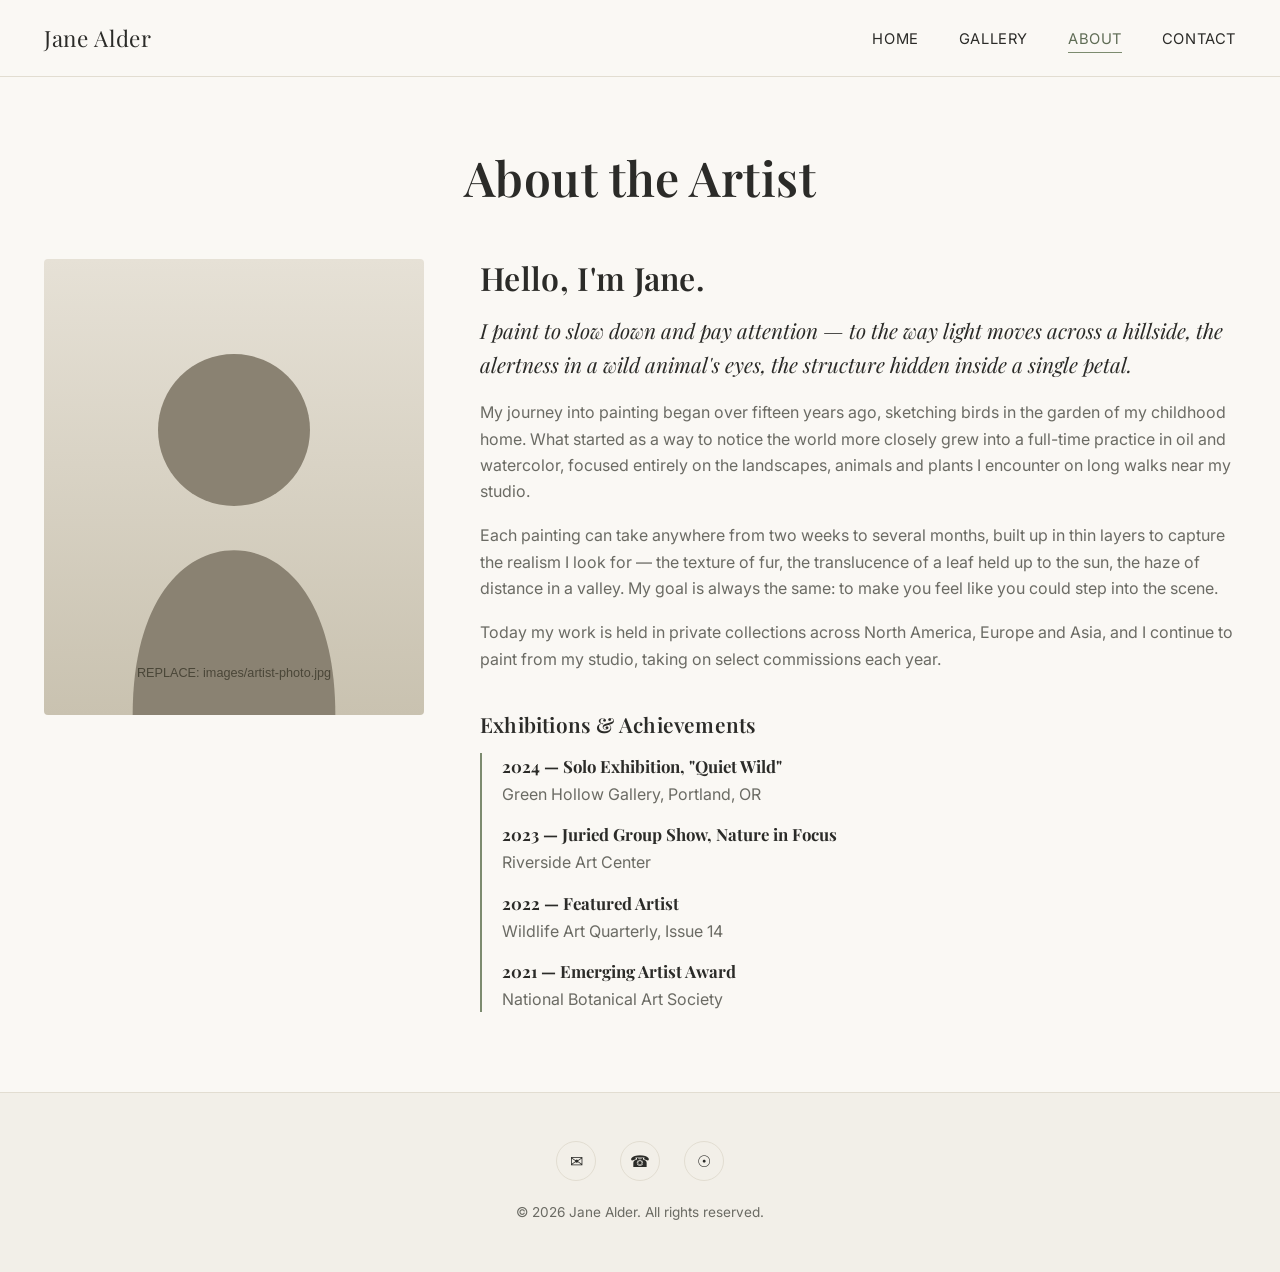
==== about.html @ e28ce2e9 "first commit" ====
<!DOCTYPE html>
<html lang="en">
<head>
  <meta charset="UTF-8">
  <meta name="viewport" content="width=device-width, initial-scale=1.0">

  <title>About | Jane Alder</title>
  <meta name="description" content="Learn about Jane Alder, a professional nature and wildlife painter, her artistic journey, and her exhibitions.">

  <meta property="og:type" content="website">
  <meta property="og:title" content="About | Jane Alder">
  <meta property="og:description" content="Learn about Jane Alder, a professional nature and wildlife painter, her artistic journey, and her exhibitions.">
  <meta property="og:image" content="images/artist-photo.svg">
  <meta property="og:url" content="https://yourusername.github.io/paintings-portfolio/about.html">

  <link rel="preconnect" href="https://fonts.googleapis.com">
  <link rel="preconnect" href="https://fonts.gstatic.com" crossorigin>
  <link href="https://fonts.googleapis.com/css2?family=Playfair+Display:wght@500;600;700&family=Inter:wght@300;400;500;600&display=swap" rel="stylesheet">

  <link rel="stylesheet" href="css/style.css">
</head>
<body>

  <header class="site-header">
    <nav class="navbar">
      <a href="index.html" class="nav-logo" id="site-name">Jane Alder</a>
      <button class="nav-toggle" aria-label="Toggle navigation menu">
        <span></span><span></span><span></span>
      </button>
      <ul class="nav-links">
        <li><a href="index.html">Home</a></li>
        <li><a href="gallery.html">Gallery</a></li>
        <li><a href="about.html" class="active">About</a></li>
        <li><a href="contact.html">Contact</a></li>
      </ul>
    </nav>
  </header>

  <main>
    <section class="page-header">
      <div class="container">
        <h1>About the Artist</h1>
      </div>
    </section>

    <section class="section" style="padding-top: 0;">
      <div class="container about-grid">
        <div class="about-photo">
          <!-- Fallback photo — real value comes from "artistPhoto" in data/artist.json -->
          <img id="about-photo" src="images/artist-photo.svg" alt="Portrait of the artist, Jane Alder, in her studio">
        </div>

        <div class="about-text">
          <!-- Fallback greeting — real value is generated from "name" in data/artist.json -->
          <h2 id="about-greeting">Hello, I'm Jane.</h2>

          <!-- Fallback bio paragraphs below, overridden by the "bio" array in data/artist.json -->
          <div id="about-bio">
            <p>
              I paint to slow down and pay attention &mdash; to the way light moves across a hillside,
              the alertness in a wild animal's eyes, the structure hidden inside a single petal.
            </p>
            <p>
              My journey into painting began over fifteen years ago, sketching birds in the garden of my
              childhood home. What started as a way to notice the world more closely grew into a full-time
              practice in oil and watercolor, focused entirely on the landscapes, animals and plants I
              encounter on long walks near my studio.
            </p>
            <p>
              Each painting can take anywhere from two weeks to several months, built up in thin layers to
              capture the realism I look for &mdash; the texture of fur, the translucence of a leaf held up
              to the sun, the haze of distance in a valley. My goal is always the same: to make you feel like
              you could step into the scene.
            </p>
            <p>
              Today my work is held in private collections across North America, Europe and Asia, and I
              continue to paint from my studio, taking on select commissions each year.
            </p>
          </div>

          <div class="achievements">
            <h3>Exhibitions &amp; Achievements</h3>
            <!-- Fallback list below, overridden by the "achievements" array in data/artist.json -->
            <ul id="about-achievements">
              <li>
                <strong>2024 — Solo Exhibition, "Quiet Wild"</strong>
                Green Hollow Gallery, Portland, OR
              </li>
              <li>
                <strong>2023 — Juried Group Show, Nature in Focus</strong>
                Riverside Art Center
              </li>
              <li>
                <strong>2022 — Featured Artist</strong>
                Wildlife Art Quarterly, Issue 14
              </li>
              <li>
                <strong>2021 — Emerging Artist Award</strong>
                National Botanical Art Society
              </li>
            </ul>
          </div>
        </div>
      </div>
    </section>
  </main>

  <footer class="site-footer">
    <div class="container footer-inner">
      <div class="footer-social">
        <a data-contact="email" href="mailto:hello@janealder.com" aria-label="Email">&#9993;</a>
        <a data-contact="whatsapp" href="https://wa.me/10000000000" target="_blank" rel="noopener" aria-label="WhatsApp">&#9742;</a>
        <a data-contact="instagram" href="https://instagram.com/janealder.art" target="_blank" rel="noopener" aria-label="Instagram">&#9737;</a>
      </div>
      <p class="footer-copy">&copy; <span id="footer-year"></span> <span id="footer-artist-name">Jane Alder</span>. All rights reserved.</p>
    </div>
  </footer>

  <script src="js/script.js"></script>
</body>
</html>
---- css/style.css ----
/* ==========================================================================
   Artist Portfolio — Stylesheet
   Edit the CSS variables below to quickly re-theme the whole site.
   ========================================================================== */

:root {
  /* REPLACE: swap --color-accent for a different nature tone if you like
     (e.g. terracotta: #B5654A) */
  --color-bg: #faf8f4;
  --color-bg-alt: #f2efe8;
  --color-text: #2b2b28;
  --color-text-muted: #6b6b64;
  --color-accent: #7c8b6f;      /* sage green */
  --color-accent-dark: #5f6c55;
  --color-border: #e2ddd1;
  --color-white: #ffffff;

  --font-heading: 'Playfair Display', Georgia, serif;
  --font-body: 'Inter', -apple-system, BlinkMacSystemFont, sans-serif;

  --max-width: 1240px;
  --gap: 1.5rem;
  --radius: 4px;
  --transition: 0.3s ease;

  --nav-height: 76px;
}

/* ---------- Reset ---------- */
*,
*::before,
*::after {
  box-sizing: border-box;
  margin: 0;
  padding: 0;
}

html {
  scroll-behavior: smooth;
}

body {
  font-family: var(--font-body);
  background-color: var(--color-bg);
  color: var(--color-text);
  line-height: 1.65;
  -webkit-font-smoothing: antialiased;
  overflow-x: hidden;
}

img {
  max-width: 100%;
  display: block;
}

a {
  color: inherit;
  text-decoration: none;
}

ul {
  list-style: none;
}

h1, h2, h3, h4 {
  font-family: var(--font-heading);
  font-weight: 600;
  line-height: 1.2;
  letter-spacing: 0.01em;
}

button {
  font-family: inherit;
  cursor: pointer;
  border: none;
  background: none;
}

input, textarea {
  font-family: inherit;
}

.container {
  max-width: var(--max-width);
  margin: 0 auto;
  padding: 0 1.5rem;
}

.section {
  padding: 5rem 0;
}

.section-alt {
  background-color: var(--color-bg-alt);
}

.section-title {
  font-size: clamp(1.8rem, 3vw, 2.6rem);
  text-align: center;
  margin-bottom: 0.75rem;
}

.section-subtitle {
  text-align: center;
  color: var(--color-text-muted);
  max-width: 560px;
  margin: 0 auto 3rem;
  font-size: 1rem;
}

.btn {
  display: inline-block;
  padding: 0.85rem 2rem;
  border: 1px solid var(--color-accent);
  color: var(--color-accent-dark);
  font-size: 0.9rem;
  letter-spacing: 0.06em;
  text-transform: uppercase;
  border-radius: var(--radius);
  transition: background-color var(--transition), color var(--transition);
}

.btn:hover,
.btn:focus-visible {
  background-color: var(--color-accent);
  color: var(--color-white);
}

.btn-solid {
  background-color: var(--color-accent);
  color: var(--color-white);
}

.btn-solid:hover,
.btn-solid:focus-visible {
  background-color: var(--color-accent-dark);
  border-color: var(--color-accent-dark);
}

/* ---------- Navigation ---------- */
.site-header {
  position: sticky;
  top: 0;
  z-index: 500;
  background-color: rgba(250, 248, 244, 0.92);
  backdrop-filter: blur(6px);
  border-bottom: 1px solid var(--color-border);
}

.navbar {
  height: var(--nav-height);
  display: flex;
  align-items: center;
  justify-content: space-between;
  max-width: var(--max-width);
  margin: 0 auto;
  padding: 0 1.5rem;
}

.nav-logo {
  font-family: var(--font-heading);
  font-size: 1.4rem;
  letter-spacing: 0.03em;
}

.nav-links {
  display: flex;
  gap: 2.5rem;
}

.nav-links a {
  font-size: 0.92rem;
  letter-spacing: 0.04em;
  text-transform: uppercase;
  padding-bottom: 4px;
  border-bottom: 1px solid transparent;
  transition: border-color var(--transition), color var(--transition);
}

.nav-links a:hover,
.nav-links a.active {
  color: var(--color-accent-dark);
  border-bottom-color: var(--color-accent);
}

.nav-toggle {
  display: none;
  flex-direction: column;
  gap: 5px;
  z-index: 600;
}

.nav-toggle span {
  width: 24px;
  height: 2px;
  background-color: var(--color-text);
  transition: transform var(--transition), opacity var(--transition);
}

.nav-toggle.open span:nth-child(1) {
  transform: translateY(7px) rotate(45deg);
}

.nav-toggle.open span:nth-child(2) {
  opacity: 0;
}

.nav-toggle.open span:nth-child(3) {
  transform: translateY(-7px) rotate(-45deg);
}

/* ---------- Hero ---------- */
.hero {
  position: relative;
  height: 92vh;
  min-height: 480px;
  display: flex;
  align-items: center;
  justify-content: center;
  text-align: center;
  color: var(--color-white);
  overflow: hidden;
}

.hero-bg {
  position: absolute;
  inset: 0;
  width: 100%;
  height: 100%;
  object-fit: cover;
}

.hero::after {
  content: '';
  position: absolute;
  inset: 0;
  background: linear-gradient(180deg, rgba(20, 20, 18, 0.25) 0%, rgba(20, 20, 18, 0.55) 100%);
}

.hero-content {
  position: relative;
  z-index: 2;
  padding: 0 1.5rem;
  max-width: 760px;
}

.hero-content h1 {
  font-size: clamp(2.4rem, 6vw, 4.2rem);
  margin-bottom: 1rem;
}

.hero-content p {
  font-size: clamp(1rem, 2vw, 1.25rem);
  font-weight: 300;
  margin-bottom: 2rem;
  letter-spacing: 0.02em;
}

.hero .btn {
  border-color: var(--color-white);
  color: var(--color-white);
}

.hero .btn:hover {
  background-color: var(--color-white);
  color: var(--color-text);
}

/* ---------- Intro ---------- */
.intro {
  max-width: 700px;
  margin: 0 auto;
  text-align: center;
}

.intro p {
  font-size: 1.15rem;
  color: var(--color-text-muted);
}

/* ---------- Featured / Gallery Grid ---------- */
.grid {
  display: grid;
  grid-template-columns: repeat(auto-fit, minmax(280px, 1fr));
  gap: var(--gap);
}

.art-card {
  position: relative;
  overflow: hidden;
  cursor: pointer;
  background-color: var(--color-bg-alt);
  border-radius: var(--radius);
}

.art-card .art-media {
  overflow: hidden;
  aspect-ratio: 4 / 5;
}

.art-card img {
  width: 100%;
  height: 100%;
  object-fit: cover;
  transition: transform 0.5s ease;
}

.art-card:hover img {
  transform: scale(1.06);
}

.art-card .art-info {
  padding: 1rem 0.25rem 0.5rem;
}

.art-card h3 {
  font-size: 1.1rem;
  margin-bottom: 0.2rem;
}

.art-card .art-meta {
  font-size: 0.85rem;
  color: var(--color-text-muted);
  text-transform: capitalize;
}

.art-card .status-badge {
  position: absolute;
  top: 0.75rem;
  right: 0.75rem;
  background-color: rgba(250, 248, 244, 0.92);
  color: var(--color-text);
  font-size: 0.7rem;
  text-transform: uppercase;
  letter-spacing: 0.05em;
  padding: 0.3rem 0.6rem;
  border-radius: var(--radius);
}

.view-all-wrap {
  text-align: center;
  margin-top: 3rem;
}

.data-error {
  grid-column: 1 / -1;
  text-align: center;
  color: var(--color-text-muted);
  padding: 2rem 1.5rem;
  border: 1px dashed var(--color-border);
  border-radius: var(--radius);
  line-height: 1.6;
}

/* ---------- Gallery filters ---------- */
.filter-bar {
  display: flex;
  justify-content: center;
  flex-wrap: wrap;
  gap: 0.75rem;
  margin-bottom: 3rem;
}

.filter-btn {
  padding: 0.55rem 1.4rem;
  border: 1px solid var(--color-border);
  border-radius: 999px;
  font-size: 0.85rem;
  letter-spacing: 0.03em;
  text-transform: uppercase;
  color: var(--color-text-muted);
  transition: all var(--transition);
}

.filter-btn:hover {
  border-color: var(--color-accent);
  color: var(--color-accent-dark);
}

.filter-btn.active {
  background-color: var(--color-accent);
  border-color: var(--color-accent);
  color: var(--color-white);
}

/* ---------- Lightbox ---------- */
.lightbox {
  position: fixed;
  inset: 0;
  z-index: 1000;
  display: none;
  align-items: center;
  justify-content: center;
  background-color: rgba(20, 20, 18, 0.92);
  padding: 2rem 1rem;
}

.lightbox.open {
  display: flex;
}

.lightbox-inner {
  position: relative;
  width: 100%;
  max-width: 1100px;
  max-height: 90vh;
  display: flex;
  flex-direction: column;
  align-items: center;
  gap: 1.25rem;
}

.lightbox-image-wrap {
  width: 100%;
  max-height: 68vh;
  display: flex;
  align-items: center;
  justify-content: center;
}

.lightbox-image-wrap img {
  max-width: 100%;
  max-height: 68vh;
  width: auto;
  object-fit: contain;
  border-radius: var(--radius);
}

.lightbox-caption {
  text-align: center;
  color: var(--color-white);
}

.lightbox-caption h3 {
  font-size: 1.3rem;
  margin-bottom: 0.35rem;
}

.lightbox-caption .art-meta {
  color: #cfcdc4;
  font-size: 0.9rem;
}

.lightbox-close,
.lightbox-prev,
.lightbox-next {
  position: absolute;
  color: var(--color-white);
  font-size: 2rem;
  line-height: 1;
  padding: 0.5rem;
  transition: opacity var(--transition);
}

.lightbox-close:hover,
.lightbox-prev:hover,
.lightbox-next:hover {
  opacity: 0.65;
}

.lightbox-close {
  top: -0.5rem;
  right: -0.25rem;
}

.lightbox-prev {
  left: -0.5rem;
  top: 50%;
  transform: translateY(-50%);
}

.lightbox-next {
  right: -0.5rem;
  top: 50%;
  transform: translateY(-50%);
}

@media (max-width: 640px) {
  .lightbox-prev { left: 0.25rem; }
  .lightbox-next { right: 0.25rem; }
  .lightbox-close { top: 0.5rem; right: 0.5rem; }
}

/* ---------- About page ---------- */
.about-grid {
  display: grid;
  grid-template-columns: 380px 1fr;
  gap: 3.5rem;
  align-items: start;
}

.about-photo img {
  border-radius: var(--radius);
  width: 100%;
}

.about-text h2 {
  font-size: 2rem;
  margin-bottom: 1rem;
}

.about-text p {
  margin-bottom: 1.1rem;
  color: var(--color-text-muted);
}

.about-text p:first-of-type {
  font-family: var(--font-heading);
  font-size: 1.3rem;
  color: var(--color-text);
  font-style: italic;
}

.achievements {
  margin-top: 2.5rem;
}

.achievements h3 {
  font-size: 1.3rem;
  margin-bottom: 1rem;
}

.achievements ul {
  border-left: 2px solid var(--color-accent);
  padding-left: 1.25rem;
  display: flex;
  flex-direction: column;
  gap: 0.9rem;
}

.achievements li {
  color: var(--color-text-muted);
}

.achievements strong {
  color: var(--color-text);
  display: block;
  font-family: var(--font-heading);
  font-size: 1.05rem;
}

/* ---------- Contact page ---------- */
.contact-grid {
  display: grid;
  grid-template-columns: 1fr 1.2fr;
  gap: 3.5rem;
}

.contact-info-list {
  display: flex;
  flex-direction: column;
  gap: 1.25rem;
}

.contact-info-item {
  display: flex;
  align-items: center;
  gap: 1rem;
  padding: 1.25rem;
  background-color: var(--color-bg-alt);
  border-radius: var(--radius);
  transition: transform var(--transition), box-shadow var(--transition);
}

.contact-info-item:hover {
  transform: translateY(-2px);
  box-shadow: 0 8px 24px rgba(0, 0, 0, 0.06);
}

.contact-icon {
  width: 44px;
  height: 44px;
  flex-shrink: 0;
  border-radius: 50%;
  background-color: var(--color-accent);
  color: var(--color-white);
  display: flex;
  align-items: center;
  justify-content: center;
  font-size: 1.2rem;
}

.contact-info-item .label {
  font-size: 0.8rem;
  text-transform: uppercase;
  letter-spacing: 0.04em;
  color: var(--color-text-muted);
}

.contact-info-item .value {
  font-size: 1.02rem;
}

.contact-form {
  display: flex;
  flex-direction: column;
  gap: 1.25rem;
}

.form-group {
  display: flex;
  flex-direction: column;
  gap: 0.4rem;
}

.form-group label {
  font-size: 0.85rem;
  text-transform: uppercase;
  letter-spacing: 0.04em;
  color: var(--color-text-muted);
}

.form-group input,
.form-group textarea {
  padding: 0.85rem 1rem;
  border: 1px solid var(--color-border);
  border-radius: var(--radius);
  background-color: var(--color-white);
  font-size: 1rem;
  color: var(--color-text);
  transition: border-color var(--transition);
}

.form-group input:focus,
.form-group textarea:focus {
  outline: none;
  border-color: var(--color-accent);
}

.form-group textarea {
  resize: vertical;
  min-height: 140px;
}

.form-error {
  font-size: 0.8rem;
  color: #b5473d;
  min-height: 1em;
}

.form-status {
  font-size: 0.95rem;
  min-height: 1.2em;
}

.form-status.success {
  color: var(--color-accent-dark);
}

.form-status.error {
  color: #b5473d;
}

/* ---------- Footer ---------- */
.site-footer {
  border-top: 1px solid var(--color-border);
  padding: 3rem 0;
  background-color: var(--color-bg-alt);
}

.footer-inner {
  display: flex;
  flex-direction: column;
  align-items: center;
  gap: 1.25rem;
  text-align: center;
}

.footer-social {
  display: flex;
  gap: 1.5rem;
}

.footer-social a {
  width: 40px;
  height: 40px;
  border: 1px solid var(--color-border);
  border-radius: 50%;
  display: flex;
  align-items: center;
  justify-content: center;
  transition: background-color var(--transition), color var(--transition), border-color var(--transition);
}

.footer-social a:hover {
  background-color: var(--color-accent);
  border-color: var(--color-accent);
  color: var(--color-white);
}

.footer-copy {
  font-size: 0.85rem;
  color: var(--color-text-muted);
}

/* ---------- Page header (Gallery/About/Contact top banner) ---------- */
.page-header {
  padding: 4.5rem 0 2.5rem;
  text-align: center;
}

.page-header h1 {
  font-size: clamp(2rem, 4vw, 3rem);
  margin-bottom: 0.75rem;
}

.page-header p {
  color: var(--color-text-muted);
  max-width: 560px;
  margin: 0 auto;
}

/* ---------- Responsive ---------- */
@media (max-width: 900px) {
  .about-grid,
  .contact-grid {
    grid-template-columns: 1fr;
  }

  .about-photo {
    max-width: 320px;
    margin: 0 auto;
  }
}

@media (max-width: 768px) {
  .nav-links {
    position: fixed;
    top: var(--nav-height);
    left: 0;
    right: 0;
    background-color: var(--color-bg);
    flex-direction: column;
    align-items: center;
    gap: 0;
    max-height: 0;
    overflow: hidden;
    transition: max-height var(--transition);
    border-bottom: 1px solid var(--color-border);
  }

  .nav-links.open {
    max-height: 320px;
  }

  .nav-links li {
    width: 100%;
    text-align: center;
  }

  .nav-links a {
    display: block;
    padding: 1rem 0;
  }

  .nav-toggle {
    display: flex;
  }

  .section {
    padding: 3.5rem 0;
  }
}

@media (max-width: 480px) {
  .hero-content h1 {
    font-size: 2rem;
  }
}
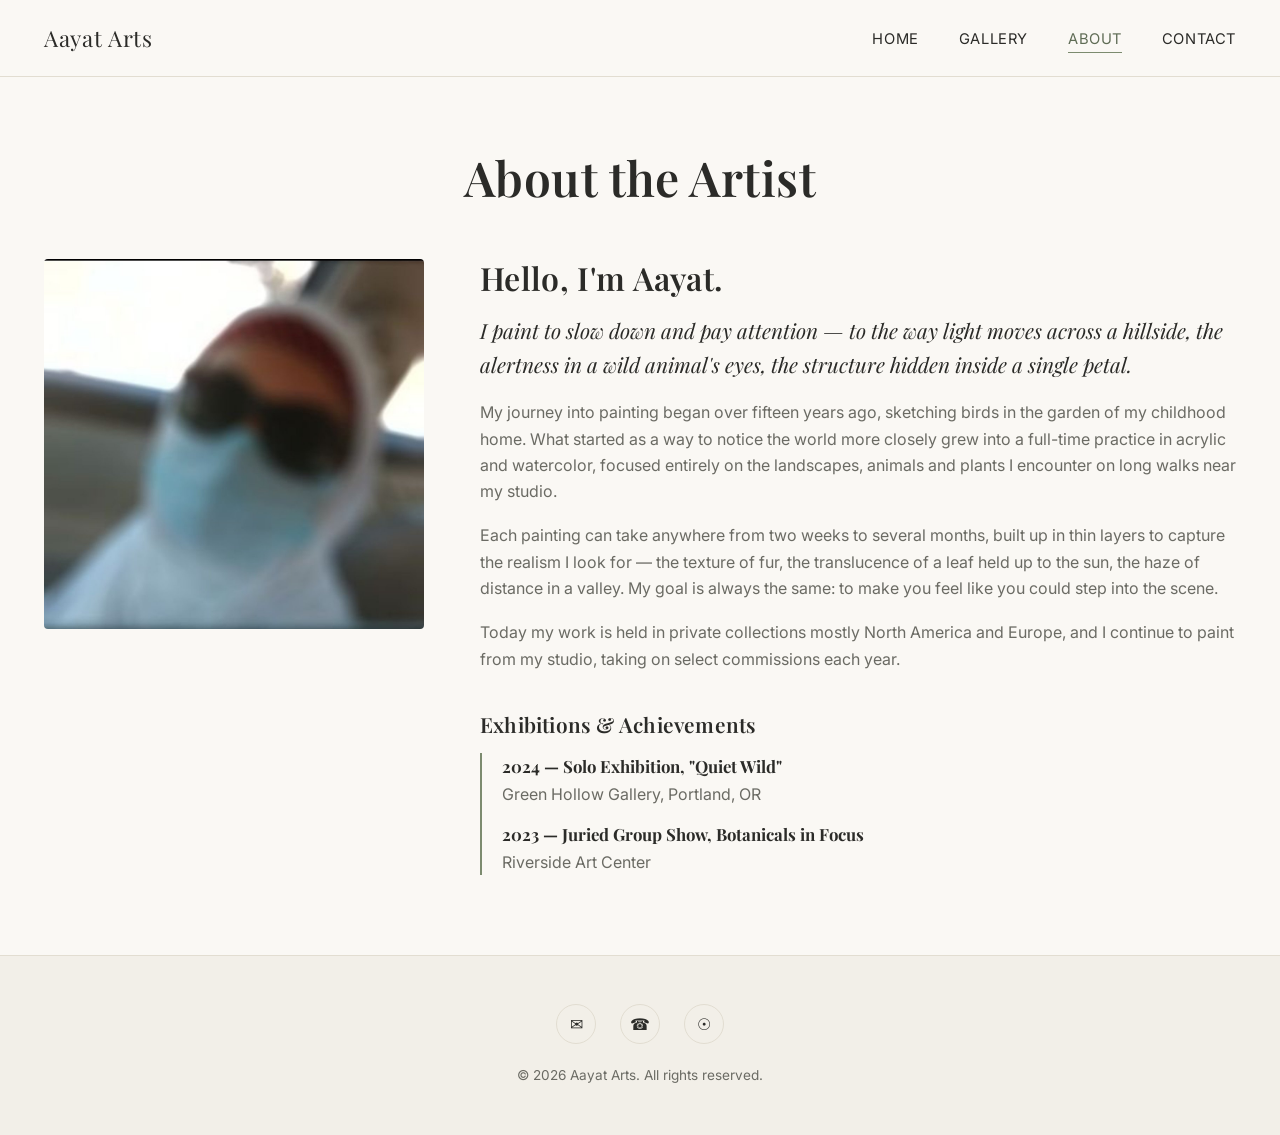
==== commit 8153fd53: "new changes" ====
--- a/about.html
+++ b/about.html
@@ -10,7 +10,7 @@
   <meta property="og:type" content="website">
   <meta property="og:title" content="About | Jane Alder">
   <meta property="og:description" content="Learn about Jane Alder, a professional nature and wildlife painter, her artistic journey, and her exhibitions.">
-  <meta property="og:image" content="images/artist-photo.svg">
+  <meta property="og:image" content="images/artist-photo.jpg">
   <meta property="og:url" content="https://yourusername.github.io/paintings-portfolio/about.html">
 
   <link rel="preconnect" href="https://fonts.googleapis.com">
@@ -47,7 +47,7 @@
       <div class="container about-grid">
         <div class="about-photo">
           <!-- Fallback photo — real value comes from "artistPhoto" in data/artist.json -->
-          <img id="about-photo" src="images/artist-photo.svg" alt="Portrait of the artist, Jane Alder, in her studio">
+          <img id="about-photo" src="images/artist-photo.jpg" alt="Portrait of the artist, Jane Alder, in her studio">
         </div>
 
         <div class="about-text">
--- a/css/style.css
+++ b/css/style.css
@@ -408,11 +408,12 @@
   flex-direction: column;
   align-items: center;
   gap: 1.25rem;
+  overflow-y: auto;
 }
 
 .lightbox-image-wrap {
   width: 100%;
-  max-height: 68vh;
+  max-height: 60vh;
   display: flex;
   align-items: center;
   justify-content: center;
@@ -420,10 +421,50 @@
 
 .lightbox-image-wrap img {
   max-width: 100%;
-  max-height: 68vh;
+  max-height: 60vh;
   width: auto;
   object-fit: contain;
   border-radius: var(--radius);
+}
+
+.lightbox-thumbs {
+  display: flex;
+  gap: 0.6rem;
+  overflow-x: auto;
+  max-width: 100%;
+  padding: 0.1rem;
+}
+
+.lightbox-thumbs:empty {
+  display: none;
+}
+
+.lightbox-thumb {
+  width: 56px;
+  height: 56px;
+  flex-shrink: 0;
+  padding: 0;
+  border-radius: var(--radius);
+  overflow: hidden;
+  border: 2px solid transparent;
+  opacity: 0.6;
+  transition: opacity var(--transition), border-color var(--transition);
+}
+
+.lightbox-thumb img {
+  width: 100%;
+  height: 100%;
+  object-fit: cover;
+  display: block;
+}
+
+.lightbox-thumb:hover {
+  opacity: 0.9;
+}
+
+.lightbox-thumb.active {
+  opacity: 1;
+  border-color: var(--color-white);
 }
 
 .lightbox-caption {
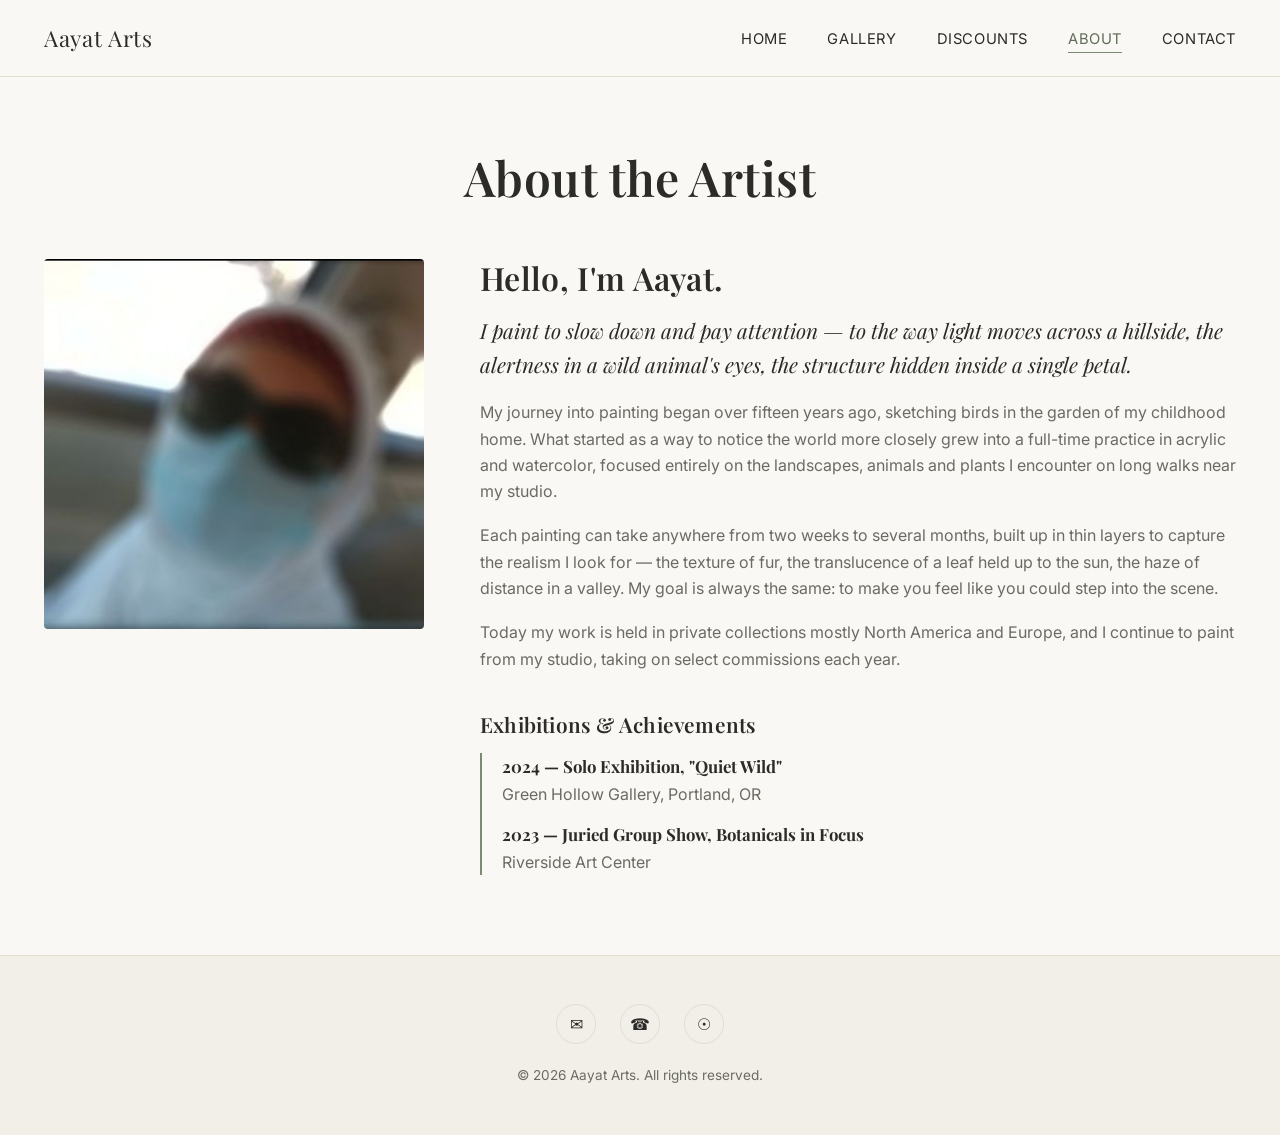
==== commit 12d91633: "new changes" ====
--- a/about.html
+++ b/about.html
@@ -4,12 +4,14 @@
   <meta charset="UTF-8">
   <meta name="viewport" content="width=device-width, initial-scale=1.0">
 
-  <title>About | Jane Alder</title>
-  <meta name="description" content="Learn about Jane Alder, a professional nature and wildlife painter, her artistic journey, and her exhibitions.">
+  <title>About | Aayat Arts</title>
+  <meta name="description" content="Learn about Aayat Arts, a professional nature and wildlife painter, her artistic journey, and her exhibitions.">
+
+  <link rel="icon" type="image/svg+xml" href="images/favicon.svg">
 
   <meta property="og:type" content="website">
-  <meta property="og:title" content="About | Jane Alder">
-  <meta property="og:description" content="Learn about Jane Alder, a professional nature and wildlife painter, her artistic journey, and her exhibitions.">
+  <meta property="og:title" content="About | Aayat Arts">
+  <meta property="og:description" content="Learn about Aayat Arts, a professional nature and wildlife painter, her artistic journey, and her exhibitions.">
   <meta property="og:image" content="images/artist-photo.jpg">
   <meta property="og:url" content="https://yourusername.github.io/paintings-portfolio/about.html">
 
@@ -18,6 +20,10 @@
   <link href="https://fonts.googleapis.com/css2?family=Playfair+Display:wght@500;600;700&family=Inter:wght@300;400;500;600&display=swap" rel="stylesheet">
 
   <link rel="stylesheet" href="css/style.css">
+
+  <!-- Cloudflare Web Analytics -->
+  <script type='module' src='https://static.cloudflareinsights.com/beacon.min.js' data-cf-beacon='{"token": "23faac5cbb794c8eb4cd1b286bbd87d9"}'></script>
+  <!-- End Cloudflare Web Analytics -->
 </head>
 <body>
 
@@ -30,6 +36,7 @@
       <ul class="nav-links">
         <li><a href="index.html">Home</a></li>
         <li><a href="gallery.html">Gallery</a></li>
+        <li><a href="discounts.html">Discounts</a></li>
         <li><a href="about.html" class="active">About</a></li>
         <li><a href="contact.html">Contact</a></li>
       </ul>
--- a/css/style.css
+++ b/css/style.css
@@ -330,6 +330,19 @@
   right: 0.75rem;
   background-color: rgba(250, 248, 244, 0.92);
   color: var(--color-text);
+  font-size: 0.7rem;
+  text-transform: uppercase;
+  letter-spacing: 0.05em;
+  padding: 0.3rem 0.6rem;
+  border-radius: var(--radius);
+}
+
+.art-card .discount-badge {
+  position: absolute;
+  top: 0.75rem;
+  left: 0.75rem;
+  background-color: #b5473d;
+  color: var(--color-white);
   font-size: 0.7rem;
   text-transform: uppercase;
   letter-spacing: 0.05em;
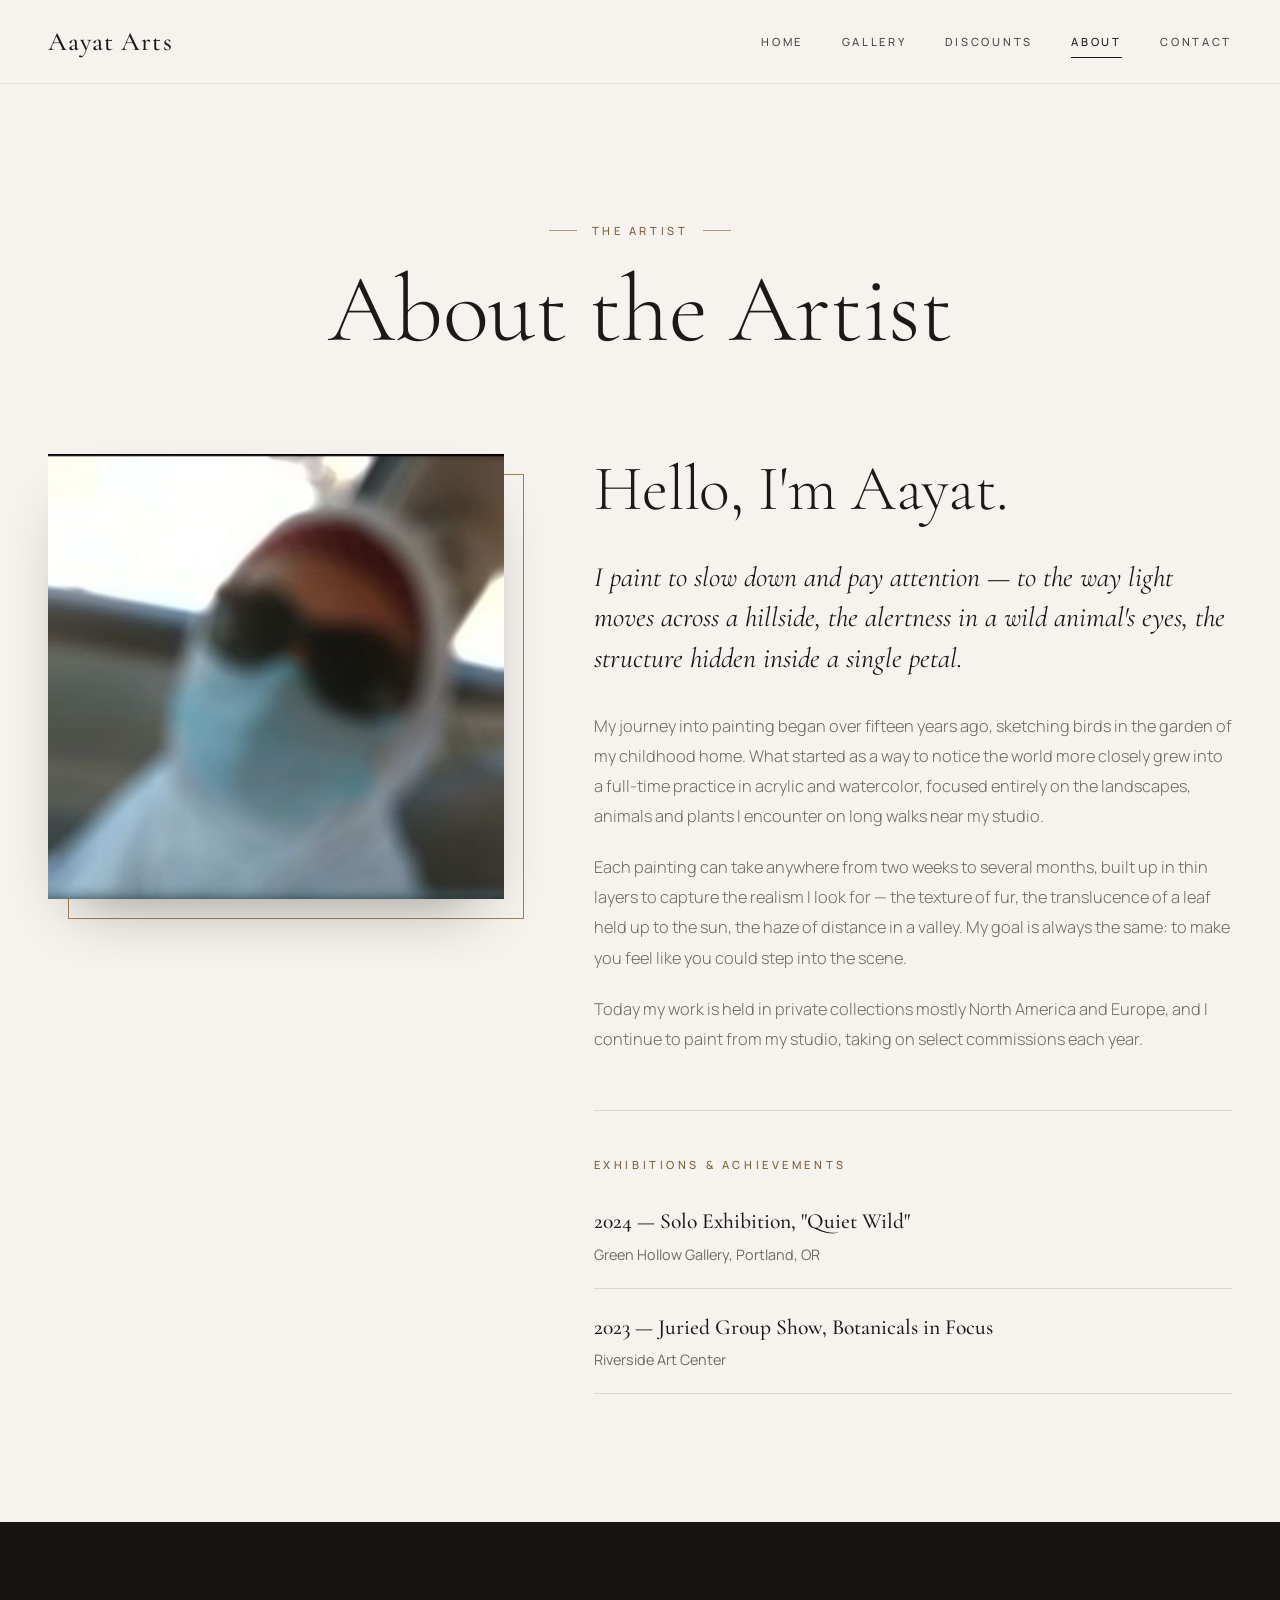
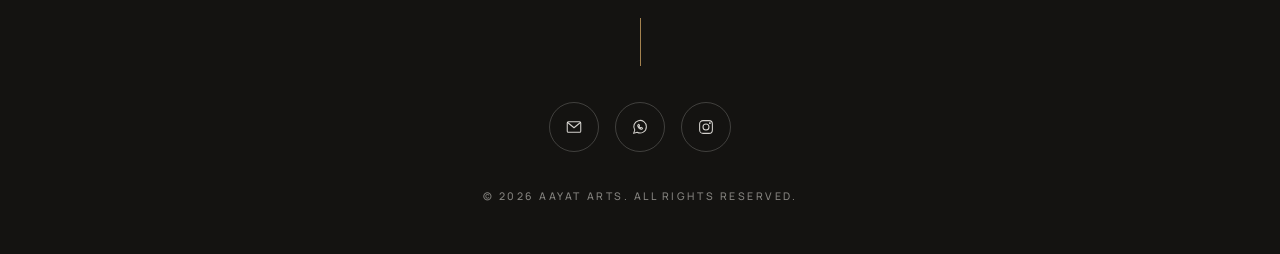
==== commit de74d0d9: "Restyle site as a premium gallery Visual-only redesign; page structure, data files and CSV-driven be" ====
--- a/about.html
+++ b/about.html
@@ -17,7 +17,7 @@
 
   <link rel="preconnect" href="https://fonts.googleapis.com">
   <link rel="preconnect" href="https://fonts.gstatic.com" crossorigin>
-  <link href="https://fonts.googleapis.com/css2?family=Playfair+Display:wght@500;600;700&family=Inter:wght@300;400;500;600&display=swap" rel="stylesheet">
+  <link href="https://fonts.googleapis.com/css2?family=Cormorant+Garamond:ital,wght@0,300;0,400;0,500;0,600;1,300;1,400;1,500&family=Manrope:wght@300;400;500;600&display=swap" rel="stylesheet">
 
   <link rel="stylesheet" href="css/style.css">
 
@@ -46,6 +46,7 @@
   <main>
     <section class="page-header">
       <div class="container">
+        <span class="eyebrow">The Artist</span>
         <h1>About the Artist</h1>
       </div>
     </section>
@@ -115,9 +116,9 @@
   <footer class="site-footer">
     <div class="container footer-inner">
       <div class="footer-social">
-        <a data-contact="email" href="mailto:hello@janealder.com" aria-label="Email">&#9993;</a>
-        <a data-contact="whatsapp" href="https://wa.me/10000000000" target="_blank" rel="noopener" aria-label="WhatsApp">&#9742;</a>
-        <a data-contact="instagram" href="https://instagram.com/janealder.art" target="_blank" rel="noopener" aria-label="Instagram">&#9737;</a>
+        <a data-contact="email" href="mailto:hello@janealder.com" aria-label="Email"><svg viewBox="0 0 24 24" fill="none" stroke="currentColor" stroke-width="1.4" stroke-linecap="round" stroke-linejoin="round" aria-hidden="true"><rect x="3" y="5" width="18" height="14" rx="1.5"/><path d="m3.5 6 8.5 7 8.5-7"/></svg></a>
+        <a data-contact="whatsapp" href="https://wa.me/10000000000" target="_blank" rel="noopener" aria-label="WhatsApp"><svg viewBox="0 0 24 24" fill="none" stroke="currentColor" stroke-width="1.4" stroke-linecap="round" stroke-linejoin="round" aria-hidden="true"><path d="M20.5 11.6a8.4 8.4 0 0 1-12.4 7.4L3.5 20.5l1.5-4.4a8.4 8.4 0 1 1 15.5-4.5z"/><path d="M9 9.5c0 3 2.5 5.5 5.5 5.5l1-1.5-2-1-1 .8c-.9-.4-1.5-1-1.9-1.9l.8-1-1-2L9 9.5z"/></svg></a>
+        <a data-contact="instagram" href="https://instagram.com/janealder.art" target="_blank" rel="noopener" aria-label="Instagram"><svg viewBox="0 0 24 24" fill="none" stroke="currentColor" stroke-width="1.4" stroke-linecap="round" stroke-linejoin="round" aria-hidden="true"><rect x="3.5" y="3.5" width="17" height="17" rx="4.5"/><circle cx="12" cy="12" r="4"/><circle cx="17.2" cy="6.8" r=".6" fill="currentColor"/></svg></a>
       </div>
       <p class="footer-copy">&copy; <span id="footer-year"></span> <span id="footer-artist-name">Jane Alder</span>. All rights reserved.</p>
     </div>
--- a/css/style.css
+++ b/css/style.css
@@ -1,29 +1,35 @@
 /* ==========================================================================
    Artist Portfolio — Stylesheet
+   Gallery-style theme: warm bone walls, ink type, brass accents.
    Edit the CSS variables below to quickly re-theme the whole site.
    ========================================================================== */
 
 :root {
-  /* REPLACE: swap --color-accent for a different nature tone if you like
-     (e.g. terracotta: #B5654A) */
-  --color-bg: #faf8f4;
-  --color-bg-alt: #f2efe8;
-  --color-text: #2b2b28;
-  --color-text-muted: #6b6b64;
-  --color-accent: #7c8b6f;      /* sage green */
-  --color-accent-dark: #5f6c55;
-  --color-border: #e2ddd1;
+  /* REPLACE: swap --color-accent for a different tone if you like
+     (e.g. deep terracotta: #9c5a3c) */
+  --color-bg: #f6f3ee;          /* gallery wall */
+  --color-bg-alt: #efeae2;      /* alternate section */
+  --color-matte: #e9e3d9;       /* matte behind each painting */
+  --color-text: #1b1a18;        /* ink */
+  --color-text-muted: #6f6a62;
+  --color-accent: #a4824f;      /* brass */
+  --color-accent-dark: #7a5f38;
+  --color-border: #ddd6ca;
   --color-white: #ffffff;
-
-  --font-heading: 'Playfair Display', Georgia, serif;
-  --font-body: 'Inter', -apple-system, BlinkMacSystemFont, sans-serif;
-
-  --max-width: 1240px;
-  --gap: 1.5rem;
-  --radius: 4px;
-  --transition: 0.3s ease;
-
-  --nav-height: 76px;
+  --color-ivory: #f6f3ee;
+  --color-ink: #141311;
+  --color-sold: #b3261e;        /* the classic gallery "red dot" */
+
+  --font-heading: 'Cormorant Garamond', 'Cormorant', Georgia, 'Times New Roman', serif;
+  --font-body: 'Manrope', -apple-system, BlinkMacSystemFont, 'Segoe UI', sans-serif;
+
+  --max-width: 1320px;
+  --gap: 2.5rem;
+  --radius: 0;
+  --ease: cubic-bezier(0.2, 0.7, 0.2, 1);
+  --transition: 0.4s var(--ease);
+
+  --nav-height: 84px;
 }
 
 /* ---------- Reset ---------- */
@@ -41,11 +47,24 @@
 
 body {
   font-family: var(--font-body);
+  font-weight: 400;
   background-color: var(--color-bg);
   color: var(--color-text);
-  line-height: 1.65;
+  line-height: 1.7;
   -webkit-font-smoothing: antialiased;
+  -moz-osx-font-smoothing: grayscale;
+  text-rendering: optimizeLegibility;
   overflow-x: hidden;
+  animation: page-in 0.9s var(--ease) both;
+}
+
+body.menu-open {
+  overflow: hidden;
+}
+
+::selection {
+  background-color: var(--color-accent);
+  color: var(--color-white);
 }
 
 img {
@@ -64,9 +83,9 @@
 
 h1, h2, h3, h4 {
   font-family: var(--font-heading);
-  font-weight: 600;
-  line-height: 1.2;
-  letter-spacing: 0.01em;
+  font-weight: 400;
+  line-height: 1.1;
+  letter-spacing: -0.005em;
 }
 
 button {
@@ -74,67 +93,131 @@
   cursor: pointer;
   border: none;
   background: none;
+  color: inherit;
 }
 
 input, textarea {
   font-family: inherit;
+}
+
+:focus-visible {
+  outline: 1px solid var(--color-accent);
+  outline-offset: 4px;
 }
 
 .container {
   max-width: var(--max-width);
   margin: 0 auto;
-  padding: 0 1.5rem;
+  padding: 0 clamp(1.25rem, 4vw, 3rem);
 }
 
 .section {
-  padding: 5rem 0;
+  padding: clamp(5rem, 10vw, 8.5rem) 0;
 }
 
 .section-alt {
   background-color: var(--color-bg-alt);
 }
 
+/* Small uppercase label that sits above headings */
+.eyebrow {
+  display: inline-flex;
+  align-items: center;
+  gap: 0.9rem;
+  font-family: var(--font-body);
+  font-size: 0.7rem;
+  font-weight: 500;
+  letter-spacing: 0.32em;
+  text-transform: uppercase;
+  color: var(--color-accent-dark);
+  margin-bottom: 1.4rem;
+}
+
+.eyebrow::before,
+.eyebrow::after {
+  content: '';
+  width: 28px;
+  height: 1px;
+  background-color: currentColor;
+  opacity: 0.6;
+}
+
 .section-title {
-  font-size: clamp(1.8rem, 3vw, 2.6rem);
+  font-size: clamp(2.4rem, 4.6vw, 3.8rem);
+  font-weight: 300;
   text-align: center;
-  margin-bottom: 0.75rem;
+  margin-bottom: 1.1rem;
 }
 
 .section-subtitle {
   text-align: center;
   color: var(--color-text-muted);
-  max-width: 560px;
-  margin: 0 auto 3rem;
-  font-size: 1rem;
-}
-
+  max-width: 520px;
+  margin: 0 auto clamp(3rem, 6vw, 4.5rem);
+  font-size: 0.95rem;
+  font-weight: 300;
+}
+
+.section-head {
+  text-align: center;
+}
+
+/* ---------- Buttons ---------- */
 .btn {
-  display: inline-block;
-  padding: 0.85rem 2rem;
-  border: 1px solid var(--color-accent);
-  color: var(--color-accent-dark);
-  font-size: 0.9rem;
-  letter-spacing: 0.06em;
+  display: inline-flex;
+  align-items: center;
+  justify-content: center;
+  gap: 0.75rem;
+  padding: 1.05rem 2.4rem;
+  border: 1px solid var(--color-text);
+  color: var(--color-text);
+  font-size: 0.7rem;
+  font-weight: 500;
+  letter-spacing: 0.24em;
   text-transform: uppercase;
   border-radius: var(--radius);
-  transition: background-color var(--transition), color var(--transition);
+  background: linear-gradient(var(--color-text), var(--color-text)) no-repeat left center / 0% 100%;
+  transition: background-size 0.6s var(--ease), color 0.4s var(--ease), border-color 0.4s var(--ease);
 }
 
 .btn:hover,
 .btn:focus-visible {
-  background-color: var(--color-accent);
-  color: var(--color-white);
+  background-size: 100% 100%;
+  color: var(--color-ivory);
 }
 
 .btn-solid {
-  background-color: var(--color-accent);
-  color: var(--color-white);
+  background-color: var(--color-text);
+  background-image: linear-gradient(var(--color-accent-dark), var(--color-accent-dark));
+  border-color: var(--color-text);
+  color: var(--color-ivory);
 }
 
 .btn-solid:hover,
 .btn-solid:focus-visible {
-  background-color: var(--color-accent-dark);
   border-color: var(--color-accent-dark);
+  color: var(--color-white);
+}
+
+/* ---------- Hero action buttons ---------- */
+.hero-actions {
+  display: flex;
+  flex-wrap: wrap;
+  justify-content: center;
+  gap: 1rem;
+}
+
+.btn-discount {
+  background-color: var(--color-accent);
+  background-image: linear-gradient(var(--color-accent-dark), var(--color-accent-dark));
+  border-color: var(--color-accent);
+  color: var(--color-white);
+}
+
+.btn-discount:hover,
+.btn-discount:focus-visible {
+  border-color: var(--color-accent-dark);
+  color: var(--color-white);
 }
 
 /* ---------- Navigation ---------- */
@@ -142,9 +225,38 @@
   position: sticky;
   top: 0;
   z-index: 500;
-  background-color: rgba(250, 248, 244, 0.92);
-  backdrop-filter: blur(6px);
-  border-bottom: 1px solid var(--color-border);
+  color: var(--color-text);
+  transition: color var(--transition);
+}
+
+/* Background lives on a pseudo-element so the blur doesn't trap the
+   full-screen mobile menu inside the header box */
+.site-header::before {
+  content: '';
+  position: absolute;
+  inset: 0;
+  z-index: -1;
+  background-color: rgba(246, 243, 238, 0.86);
+  backdrop-filter: blur(14px) saturate(1.2);
+  -webkit-backdrop-filter: blur(14px) saturate(1.2);
+  border-bottom: 1px solid rgba(27, 26, 24, 0.08);
+  transition: opacity var(--transition);
+}
+
+/* Home page: header floats transparently over the hero painting,
+   then settles into the solid bar once the visitor scrolls */
+body:has(.hero) .site-header {
+  position: fixed;
+  left: 0;
+  right: 0;
+}
+
+body:has(.hero):not(.scrolled) .site-header {
+  color: var(--color-ivory);
+}
+
+body:has(.hero):not(.scrolled) .site-header::before {
+  opacity: 0;
 }
 
 .navbar {
@@ -154,51 +266,90 @@
   justify-content: space-between;
   max-width: var(--max-width);
   margin: 0 auto;
-  padding: 0 1.5rem;
+  padding: 0 clamp(1.25rem, 4vw, 3rem);
+  transition: height var(--transition);
+}
+
+body.scrolled .navbar {
+  height: 68px;
 }
 
 .nav-logo {
   font-family: var(--font-heading);
-  font-size: 1.4rem;
-  letter-spacing: 0.03em;
+  font-size: 1.65rem;
+  font-weight: 500;
+  letter-spacing: 0.04em;
+  line-height: 1;
 }
 
 .nav-links {
   display: flex;
-  gap: 2.5rem;
+  gap: clamp(1.5rem, 3vw, 2.75rem);
 }
 
 .nav-links a {
-  font-size: 0.92rem;
-  letter-spacing: 0.04em;
+  position: relative;
+  display: inline-block;
+  font-size: 0.7rem;
+  font-weight: 500;
+  letter-spacing: 0.24em;
   text-transform: uppercase;
-  padding-bottom: 4px;
-  border-bottom: 1px solid transparent;
-  transition: border-color var(--transition), color var(--transition);
+  padding: 0.4rem 0;
+  opacity: 0.78;
+  transition: opacity var(--transition);
+}
+
+.nav-links a::after {
+  content: '';
+  position: absolute;
+  left: 0;
+  right: 0;
+  bottom: 0;
+  height: 1px;
+  background-color: currentColor;
+  transform: scaleX(0);
+  transform-origin: right;
+  transition: transform 0.5s var(--ease);
 }
 
 .nav-links a:hover,
 .nav-links a.active {
-  color: var(--color-accent-dark);
-  border-bottom-color: var(--color-accent);
+  opacity: 1;
+}
+
+.nav-links a:hover::after,
+.nav-links a.active::after {
+  transform: scaleX(1);
+  transform-origin: left;
 }
 
 .nav-toggle {
   display: none;
   flex-direction: column;
-  gap: 5px;
+  justify-content: center;
+  gap: 7px;
+  width: 44px;
+  height: 44px;
+  margin-right: -10px;
+  padding: 10px;
   z-index: 600;
+  position: relative;
 }
 
 .nav-toggle span {
+  display: block;
   width: 24px;
-  height: 2px;
-  background-color: var(--color-text);
-  transition: transform var(--transition), opacity var(--transition);
+  height: 1px;
+  background-color: currentColor;
+  transition: transform var(--transition), opacity var(--transition), background-color var(--transition);
+}
+
+.nav-toggle.open span {
+  background-color: var(--color-ivory);
 }
 
 .nav-toggle.open span:nth-child(1) {
-  transform: translateY(7px) rotate(45deg);
+  transform: translateY(8px) rotate(45deg);
 }
 
 .nav-toggle.open span:nth-child(2) {
@@ -206,163 +357,337 @@
 }
 
 .nav-toggle.open span:nth-child(3) {
-  transform: translateY(-7px) rotate(-45deg);
+  transform: translateY(-8px) rotate(-45deg);
 }
 
 /* ---------- Hero ---------- */
 .hero {
   position: relative;
-  height: 92vh;
-  min-height: 480px;
+  height: 100vh;
+  height: 100svh;
+  min-height: 560px;
   display: flex;
   align-items: center;
   justify-content: center;
   text-align: center;
-  color: var(--color-white);
+  color: var(--color-ivory);
   overflow: hidden;
+  background-color: var(--color-ink);
 }
 
 .hero-bg {
   position: absolute;
   inset: 0;
   width: 100%;
-  height: 100%;
+  height: 110%;
   object-fit: cover;
+  translate: 0 var(--parallax, 0px);
+  animation: hero-zoom 2.8s var(--ease) both;
+  will-change: translate, scale;
 }
 
 .hero::after {
   content: '';
   position: absolute;
   inset: 0;
-  background: linear-gradient(180deg, rgba(20, 20, 18, 0.25) 0%, rgba(20, 20, 18, 0.55) 100%);
+  background:
+    radial-gradient(ellipse at center, rgba(10, 10, 9, 0.15) 0%, rgba(10, 10, 9, 0.55) 100%),
+    linear-gradient(180deg, rgba(10, 10, 9, 0.45) 0%, rgba(10, 10, 9, 0.05) 30%, rgba(10, 10, 9, 0.1) 60%, rgba(10, 10, 9, 0.7) 100%);
 }
 
 .hero-content {
   position: relative;
   z-index: 2;
   padding: 0 1.5rem;
-  max-width: 760px;
+  max-width: 860px;
+}
+
+.hero-content > * {
+  animation: rise 1.3s var(--ease) both;
+}
+
+.hero-content > *:nth-child(1) { animation-delay: 0.5s; }
+.hero-content > *:nth-child(2) { animation-delay: 0.65s; }
+.hero-content > *:nth-child(3) { animation-delay: 0.85s; }
+.hero-content > *:nth-child(4) { animation-delay: 1.05s; }
+
+.hero .eyebrow {
+  color: rgba(246, 243, 238, 0.85);
 }
 
 .hero-content h1 {
-  font-size: clamp(2.4rem, 6vw, 4.2rem);
-  margin-bottom: 1rem;
+  font-size: clamp(3.4rem, 10vw, 8rem);
+  font-weight: 300;
+  letter-spacing: 0.01em;
+  line-height: 0.95;
+  margin-bottom: 1.6rem;
+  text-shadow: 0 2px 40px rgba(0, 0, 0, 0.25);
 }
 
 .hero-content p {
-  font-size: clamp(1rem, 2vw, 1.25rem);
-  font-weight: 300;
-  margin-bottom: 2rem;
-  letter-spacing: 0.02em;
+  font-family: var(--font-heading);
+  font-style: italic;
+  font-size: clamp(1.15rem, 2.2vw, 1.55rem);
+  font-weight: 400;
+  line-height: 1.5;
+  max-width: 620px;
+  margin: 0 auto 2.75rem;
+  color: rgba(246, 243, 238, 0.9);
 }
 
 .hero .btn {
-  border-color: var(--color-white);
+  border-color: rgba(246, 243, 238, 0.7);
+  color: var(--color-ivory);
+  background-image: linear-gradient(var(--color-ivory), var(--color-ivory));
+  backdrop-filter: blur(4px);
+  -webkit-backdrop-filter: blur(4px);
+}
+
+.hero .btn:hover,
+.hero .btn:focus-visible {
+  border-color: var(--color-ivory);
+  color: var(--color-text);
+}
+
+.hero .btn-discount {
+  background-color: var(--color-accent);
+  border-color: var(--color-accent);
   color: var(--color-white);
-}
-
-.hero .btn:hover {
-  background-color: var(--color-white);
+  background-image: linear-gradient(var(--color-ivory), var(--color-ivory));
+}
+
+.hero .btn-discount:hover,
+.hero .btn-discount:focus-visible {
+  border-color: var(--color-ivory);
   color: var(--color-text);
+}
+
+/* Animated scroll cue at the bottom of the hero */
+.hero-scroll {
+  position: absolute;
+  z-index: 2;
+  left: 50%;
+  bottom: 2rem;
+  transform: translateX(-50%);
+  display: flex;
+  flex-direction: column;
+  align-items: center;
+  gap: 0.9rem;
+  font-size: 0.62rem;
+  letter-spacing: 0.32em;
+  text-transform: uppercase;
+  color: rgba(246, 243, 238, 0.75);
+  animation: rise 1.3s 1.4s var(--ease) both;
+}
+
+.hero-scroll::after {
+  content: '';
+  width: 1px;
+  height: 56px;
+  background: linear-gradient(rgba(246, 243, 238, 0.9), rgba(246, 243, 238, 0));
+  transform-origin: top;
+  animation: scroll-line 2.4s var(--ease) infinite;
 }
 
 /* ---------- Intro ---------- */
 .intro {
-  max-width: 700px;
+  max-width: 900px;
   margin: 0 auto;
   text-align: center;
 }
 
+.intro::before {
+  content: '';
+  display: block;
+  width: 1px;
+  height: 64px;
+  margin: 0 auto 2.5rem;
+  background-color: var(--color-accent);
+}
+
 .intro p {
-  font-size: 1.15rem;
-  color: var(--color-text-muted);
+  font-family: var(--font-heading);
+  font-size: clamp(1.45rem, 2.7vw, 2.15rem);
+  font-weight: 300;
+  line-height: 1.5;
+  color: var(--color-text);
 }
 
 /* ---------- Featured / Gallery Grid ---------- */
 .grid {
   display: grid;
-  grid-template-columns: repeat(auto-fit, minmax(280px, 1fr));
-  gap: var(--gap);
+  grid-template-columns: repeat(auto-fill, minmax(260px, 1fr));
+  column-gap: var(--gap);
+  row-gap: clamp(3rem, 5vw, 4.5rem);
 }
 
 .art-card {
   position: relative;
+  cursor: pointer;
+}
+
+/* Each painting is "hung" on its own matte with a soft wall shadow,
+   shown whole rather than cropped */
+.art-card .art-media {
+  position: relative;
+  aspect-ratio: 4 / 5;
+  display: flex;
+  align-items: center;
+  justify-content: center;
+  padding: 11%;
+  background-color: var(--color-matte);
   overflow: hidden;
-  cursor: pointer;
-  background-color: var(--color-bg-alt);
-  border-radius: var(--radius);
-}
-
-.art-card .art-media {
-  overflow: hidden;
-  aspect-ratio: 4 / 5;
+  transition: background-color 0.6s var(--ease);
 }
 
 .art-card img {
-  width: 100%;
-  height: 100%;
-  object-fit: cover;
-  transition: transform 0.5s ease;
+  width: auto;
+  height: auto;
+  max-width: 100%;
+  max-height: 100%;
+  object-fit: contain;
+  box-shadow:
+    0 1px 2px rgba(20, 16, 10, 0.12),
+    0 10px 20px -6px rgba(20, 16, 10, 0.28),
+    0 28px 48px -18px rgba(20, 16, 10, 0.35);
+  transition: transform 0.9s var(--ease), box-shadow 0.9s var(--ease);
+}
+
+.art-card:hover .art-media {
+  background-color: #e3dccf;
 }
 
 .art-card:hover img {
-  transform: scale(1.06);
+  transform: translateY(-6px) scale(1.025);
+  box-shadow:
+    0 2px 4px rgba(20, 16, 10, 0.12),
+    0 18px 30px -8px rgba(20, 16, 10, 0.3),
+    0 44px 70px -24px rgba(20, 16, 10, 0.45);
+}
+
+/* "View" label that slides up on hover */
+.art-card .art-media::after {
+  content: 'View Work';
+  position: absolute;
+  left: 50%;
+  bottom: 4%;
+  transform: translate(-50%, 10px);
+  font-size: 0.62rem;
+  font-weight: 500;
+  letter-spacing: 0.28em;
+  text-transform: uppercase;
+  color: var(--color-text);
+  opacity: 0;
+  transition: opacity 0.5s var(--ease), transform 0.5s var(--ease);
+  white-space: nowrap;
+}
+
+.art-card:hover .art-media::after {
+  opacity: 0.75;
+  transform: translate(-50%, 0);
 }
 
 .art-card .art-info {
-  padding: 1rem 0.25rem 0.5rem;
+  display: flex;
+  flex-direction: column;
+  gap: 0.35rem;
+  padding: 1.35rem 0.1rem 0;
+  border-top: 1px solid transparent;
 }
 
 .art-card h3 {
-  font-size: 1.1rem;
-  margin-bottom: 0.2rem;
+  font-size: 1.4rem;
+  font-weight: 500;
+  line-height: 1.2;
+  transition: color var(--transition);
+}
+
+.art-card:hover h3 {
+  color: var(--color-accent-dark);
 }
 
 .art-card .art-meta {
-  font-size: 0.85rem;
+  font-size: 0.66rem;
+  font-weight: 500;
+  letter-spacing: 0.22em;
+  text-transform: uppercase;
   color: var(--color-text-muted);
-  text-transform: capitalize;
 }
 
 .art-card .status-badge {
   position: absolute;
-  top: 0.75rem;
-  right: 0.75rem;
-  background-color: rgba(250, 248, 244, 0.92);
+  z-index: 2;
+  top: 1rem;
+  right: 1rem;
+  display: inline-flex;
+  align-items: center;
+  gap: 0.5rem;
+  font-size: 0.6rem;
+  font-weight: 600;
+  text-transform: uppercase;
+  letter-spacing: 0.22em;
+  color: var(--color-text-muted);
+}
+
+.art-card .status-badge::before {
+  content: '';
+  width: 7px;
+  height: 7px;
+  border-radius: 50%;
+  border: 1px solid var(--color-accent);
+}
+
+.art-card .status-badge.status-sold {
   color: var(--color-text);
-  font-size: 0.7rem;
-  text-transform: uppercase;
-  letter-spacing: 0.05em;
-  padding: 0.3rem 0.6rem;
-  border-radius: var(--radius);
+}
+
+.art-card .status-badge.status-sold::before {
+  background-color: var(--color-sold);
+  border-color: var(--color-sold);
+  width: 9px;
+  height: 9px;
+  box-shadow: 0 0 0 3px rgba(179, 38, 30, 0.14);
+}
+
+.art-card .status-badge.status-inquire::before {
+  background-color: var(--color-accent);
 }
 
 .art-card .discount-badge {
   position: absolute;
-  top: 0.75rem;
-  left: 0.75rem;
-  background-color: #b5473d;
-  color: var(--color-white);
-  font-size: 0.7rem;
+  z-index: 2;
+  top: 0.85rem;
+  left: 0.85rem;
+  background-color: var(--color-ink);
+  color: var(--color-ivory);
+  font-size: 0.6rem;
+  font-weight: 600;
   text-transform: uppercase;
-  letter-spacing: 0.05em;
-  padding: 0.3rem 0.6rem;
-  border-radius: var(--radius);
+  letter-spacing: 0.2em;
+  padding: 0.45rem 0.75rem;
 }
 
 .view-all-wrap {
   text-align: center;
-  margin-top: 3rem;
+  margin-top: clamp(3.5rem, 7vw, 5.5rem);
 }
 
 .data-error {
   grid-column: 1 / -1;
   text-align: center;
+  font-family: var(--font-heading);
+  font-size: 1.35rem;
+  font-style: italic;
   color: var(--color-text-muted);
-  padding: 2rem 1.5rem;
-  border: 1px dashed var(--color-border);
-  border-radius: var(--radius);
+  padding: 4rem 1.5rem;
+  border-top: 1px solid var(--color-border);
+  border-bottom: 1px solid var(--color-border);
   line-height: 1.6;
+}
+
+.data-error strong {
+  font-style: normal;
+  color: var(--color-text);
 }
 
 /* ---------- Gallery filters ---------- */
@@ -370,30 +695,46 @@
   display: flex;
   justify-content: center;
   flex-wrap: wrap;
-  gap: 0.75rem;
-  margin-bottom: 3rem;
+  gap: 0.5rem clamp(1.25rem, 3vw, 2.5rem);
+  padding: 1.25rem 0;
+  margin-bottom: clamp(3rem, 6vw, 4.5rem);
+  border-top: 1px solid var(--color-border);
+  border-bottom: 1px solid var(--color-border);
 }
 
 .filter-btn {
-  padding: 0.55rem 1.4rem;
-  border: 1px solid var(--color-border);
-  border-radius: 999px;
-  font-size: 0.85rem;
-  letter-spacing: 0.03em;
+  position: relative;
+  padding: 0.5rem 0;
+  font-size: 0.68rem;
+  font-weight: 500;
+  letter-spacing: 0.24em;
   text-transform: uppercase;
   color: var(--color-text-muted);
-  transition: all var(--transition);
+  transition: color var(--transition);
+}
+
+.filter-btn::after {
+  content: '';
+  position: absolute;
+  left: 0;
+  right: 0;
+  bottom: 0;
+  height: 1px;
+  background-color: var(--color-accent);
+  transform: scaleX(0);
+  transition: transform 0.5s var(--ease);
 }
 
 .filter-btn:hover {
-  border-color: var(--color-accent);
-  color: var(--color-accent-dark);
+  color: var(--color-text);
 }
 
 .filter-btn.active {
-  background-color: var(--color-accent);
-  border-color: var(--color-accent);
-  color: var(--color-white);
+  color: var(--color-text);
+}
+
+.filter-btn.active::after {
+  transform: scaleX(1);
 }
 
 /* ---------- Lightbox ---------- */
@@ -404,32 +745,44 @@
   display: none;
   align-items: center;
   justify-content: center;
-  background-color: rgba(20, 20, 18, 0.92);
+  background-color: #0f0e0d;
   padding: 2rem 1rem;
 }
 
 .lightbox.open {
   display: flex;
+  animation: fade-in 0.5s var(--ease) both;
 }
 
 .lightbox-inner {
   position: relative;
   width: 100%;
-  max-width: 1100px;
-  max-height: 90vh;
+  max-width: 1280px;
+  max-height: 94vh;
   display: flex;
   flex-direction: column;
   align-items: center;
-  gap: 1.25rem;
+  gap: 1.75rem;
   overflow-y: auto;
+  padding: 0 4.5rem;
+  scrollbar-width: none;
+}
+
+.lightbox-inner::-webkit-scrollbar {
+  display: none;
+}
+
+.lightbox.open .lightbox-inner {
+  animation: rise 0.8s 0.05s var(--ease) both;
 }
 
 .lightbox-image-wrap {
   width: 100%;
-  max-height: 60vh;
+  max-height: 62vh;
   display: flex;
   align-items: center;
   justify-content: center;
+  padding-top: 1rem;
 }
 
 .lightbox-image-wrap img {
@@ -437,15 +790,19 @@
   max-height: 60vh;
   width: auto;
   object-fit: contain;
-  border-radius: var(--radius);
+  box-shadow: 0 30px 80px -20px rgba(0, 0, 0, 0.7);
+}
+
+.lightbox-image-wrap img.is-changing {
+  animation: img-in 0.7s var(--ease) both;
 }
 
 .lightbox-thumbs {
   display: flex;
-  gap: 0.6rem;
+  gap: 0.75rem;
   overflow-x: auto;
   max-width: 100%;
-  padding: 0.1rem;
+  padding: 0.25rem;
 }
 
 .lightbox-thumbs:empty {
@@ -453,15 +810,15 @@
 }
 
 .lightbox-thumb {
-  width: 56px;
-  height: 56px;
+  width: 58px;
+  height: 58px;
   flex-shrink: 0;
   padding: 0;
-  border-radius: var(--radius);
   overflow: hidden;
-  border: 2px solid transparent;
-  opacity: 0.6;
-  transition: opacity var(--transition), border-color var(--transition);
+  outline: 1px solid transparent;
+  outline-offset: 3px;
+  opacity: 0.45;
+  transition: opacity var(--transition), outline-color var(--transition);
 }
 
 .lightbox-thumb img {
@@ -472,205 +829,295 @@
 }
 
 .lightbox-thumb:hover {
-  opacity: 0.9;
+  opacity: 0.85;
 }
 
 .lightbox-thumb.active {
   opacity: 1;
-  border-color: var(--color-white);
+  outline-color: var(--color-accent);
 }
 
 .lightbox-caption {
   text-align: center;
-  color: var(--color-white);
+  color: var(--color-ivory);
+  padding-bottom: 1rem;
 }
 
 .lightbox-caption h3 {
-  font-size: 1.3rem;
-  margin-bottom: 0.35rem;
+  font-size: clamp(1.7rem, 3vw, 2.4rem);
+  font-weight: 400;
+  margin-bottom: 0.7rem;
 }
 
 .lightbox-caption .art-meta {
-  color: #cfcdc4;
-  font-size: 0.9rem;
+  color: var(--color-accent);
+  font-size: 0.66rem;
+  font-weight: 500;
+  letter-spacing: 0.24em;
+  text-transform: uppercase;
+}
+
+.lightbox-caption .art-description {
+  max-width: 620px;
+  margin: 1.1rem auto 0;
+  color: rgba(246, 243, 238, 0.7);
+  font-family: var(--font-heading);
+  font-style: italic;
+  font-size: 1.15rem;
+  line-height: 1.6;
 }
 
 .lightbox-close,
 .lightbox-prev,
 .lightbox-next {
-  position: absolute;
-  color: var(--color-white);
-  font-size: 2rem;
+  position: fixed;
+  z-index: 2;
+  display: flex;
+  align-items: center;
+  justify-content: center;
+  width: 52px;
+  height: 52px;
+  border: 1px solid rgba(246, 243, 238, 0.22);
+  border-radius: 50%;
+  color: var(--color-ivory);
+  font-family: var(--font-heading);
+  font-size: 1.9rem;
+  font-weight: 300;
   line-height: 1;
-  padding: 0.5rem;
-  transition: opacity var(--transition);
+  padding-bottom: 0.2rem;
+  transition: background-color var(--transition), border-color var(--transition), color var(--transition);
 }
 
 .lightbox-close:hover,
 .lightbox-prev:hover,
 .lightbox-next:hover {
-  opacity: 0.65;
+  background-color: var(--color-ivory);
+  border-color: var(--color-ivory);
+  color: var(--color-ink);
 }
 
 .lightbox-close {
-  top: -0.5rem;
-  right: -0.25rem;
+  top: 1.5rem;
+  right: 1.5rem;
 }
 
 .lightbox-prev {
-  left: -0.5rem;
+  left: 1.5rem;
   top: 50%;
   transform: translateY(-50%);
 }
 
 .lightbox-next {
-  right: -0.5rem;
+  right: 1.5rem;
   top: 50%;
   transform: translateY(-50%);
 }
 
 @media (max-width: 640px) {
-  .lightbox-prev { left: 0.25rem; }
-  .lightbox-next { right: 0.25rem; }
-  .lightbox-close { top: 0.5rem; right: 0.5rem; }
+  .lightbox-inner { padding: 3.5rem 0 0; }
+  .lightbox-prev,
+  .lightbox-next {
+    top: auto;
+    bottom: 1.25rem;
+    transform: none;
+    width: 44px;
+    height: 44px;
+    background-color: rgba(14, 13, 12, 0.6);
+  }
+  .lightbox-prev { left: 1rem; }
+  .lightbox-next { right: 1rem; }
+  .lightbox-close { top: 1rem; right: 1rem; width: 44px; height: 44px; }
+  .lightbox-caption { padding-bottom: 4.5rem; }
 }
 
 /* ---------- About page ---------- */
 .about-grid {
   display: grid;
-  grid-template-columns: 380px 1fr;
-  gap: 3.5rem;
+  grid-template-columns: minmax(0, 5fr) minmax(0, 7fr);
+  gap: clamp(3rem, 7vw, 6.5rem);
   align-items: start;
 }
 
+.about-photo {
+  position: relative;
+  position: sticky;
+  top: calc(var(--nav-height) + 2rem);
+}
+
+.about-photo::before {
+  content: '';
+  position: absolute;
+  inset: 0;
+  transform: translate(1.25rem, 1.25rem);
+  border: 1px solid var(--color-accent);
+  z-index: -1;
+}
+
 .about-photo img {
-  border-radius: var(--radius);
   width: 100%;
+  box-shadow: 0 30px 60px -30px rgba(20, 16, 10, 0.45);
 }
 
 .about-text h2 {
-  font-size: 2rem;
-  margin-bottom: 1rem;
+  font-size: clamp(2.6rem, 5vw, 4rem);
+  font-weight: 300;
+  margin-bottom: 2rem;
 }
 
 .about-text p {
-  margin-bottom: 1.1rem;
+  margin-bottom: 1.3rem;
   color: var(--color-text-muted);
+  font-weight: 300;
+  font-size: 1.02rem;
+  line-height: 1.85;
 }
 
 .about-text p:first-of-type {
   font-family: var(--font-heading);
-  font-size: 1.3rem;
+  font-size: clamp(1.4rem, 2.2vw, 1.75rem);
+  font-weight: 400;
+  line-height: 1.45;
   color: var(--color-text);
   font-style: italic;
+  margin-bottom: 2rem;
 }
 
 .achievements {
-  margin-top: 2.5rem;
+  margin-top: 3.5rem;
+  padding-top: 3rem;
+  border-top: 1px solid var(--color-border);
 }
 
 .achievements h3 {
-  font-size: 1.3rem;
-  margin-bottom: 1rem;
+  font-family: var(--font-body);
+  font-size: 0.7rem;
+  font-weight: 500;
+  letter-spacing: 0.32em;
+  text-transform: uppercase;
+  color: var(--color-accent-dark);
+  margin-bottom: 2rem;
 }
 
 .achievements ul {
-  border-left: 2px solid var(--color-accent);
-  padding-left: 1.25rem;
   display: flex;
   flex-direction: column;
-  gap: 0.9rem;
 }
 
 .achievements li {
   color: var(--color-text-muted);
+  font-size: 0.9rem;
+  padding: 1.25rem 0;
+  border-bottom: 1px solid var(--color-border);
+}
+
+.achievements li:first-child {
+  padding-top: 0;
 }
 
 .achievements strong {
   color: var(--color-text);
   display: block;
   font-family: var(--font-heading);
-  font-size: 1.05rem;
+  font-size: 1.35rem;
+  font-weight: 500;
+  margin-bottom: 0.2rem;
 }
 
 /* ---------- Contact page ---------- */
 .contact-grid {
   display: grid;
-  grid-template-columns: 1fr 1.2fr;
-  gap: 3.5rem;
+  grid-template-columns: minmax(0, 1fr) minmax(0, 1.3fr);
+  gap: clamp(3rem, 7vw, 6.5rem);
 }
 
 .contact-info-list {
   display: flex;
   flex-direction: column;
-  gap: 1.25rem;
+  border-top: 1px solid var(--color-border);
 }
 
 .contact-info-item {
   display: flex;
   align-items: center;
-  gap: 1rem;
-  padding: 1.25rem;
-  background-color: var(--color-bg-alt);
-  border-radius: var(--radius);
-  transition: transform var(--transition), box-shadow var(--transition);
+  gap: 1.35rem;
+  padding: 1.6rem 0;
+  border-bottom: 1px solid var(--color-border);
+  transition: padding-left 0.5s var(--ease);
 }
 
 .contact-info-item:hover {
-  transform: translateY(-2px);
-  box-shadow: 0 8px 24px rgba(0, 0, 0, 0.06);
+  padding-left: 0.75rem;
 }
 
 .contact-icon {
-  width: 44px;
-  height: 44px;
+  width: 52px;
+  height: 52px;
   flex-shrink: 0;
   border-radius: 50%;
+  border: 1px solid var(--color-accent);
+  color: var(--color-accent-dark);
+  display: flex;
+  align-items: center;
+  justify-content: center;
+  transition: background-color var(--transition), color var(--transition);
+}
+
+.contact-icon svg,
+.footer-social svg {
+  width: 18px;
+  height: 18px;
+}
+
+.contact-info-item:hover .contact-icon {
   background-color: var(--color-accent);
   color: var(--color-white);
-  display: flex;
-  align-items: center;
-  justify-content: center;
-  font-size: 1.2rem;
 }
 
 .contact-info-item .label {
-  font-size: 0.8rem;
+  font-size: 0.64rem;
+  font-weight: 500;
   text-transform: uppercase;
-  letter-spacing: 0.04em;
+  letter-spacing: 0.26em;
   color: var(--color-text-muted);
 }
 
 .contact-info-item .value {
-  font-size: 1.02rem;
+  font-family: var(--font-heading);
+  font-size: 1.45rem;
+  font-weight: 500;
+  word-break: break-word;
 }
 
 .contact-form {
   display: flex;
   flex-direction: column;
-  gap: 1.25rem;
+  gap: 1.75rem;
+  padding: clamp(2rem, 4vw, 3.25rem);
+  background-color: var(--color-bg-alt);
 }
 
 .form-group {
   display: flex;
   flex-direction: column;
-  gap: 0.4rem;
+  gap: 0.35rem;
 }
 
 .form-group label {
-  font-size: 0.85rem;
+  font-size: 0.64rem;
+  font-weight: 500;
   text-transform: uppercase;
-  letter-spacing: 0.04em;
+  letter-spacing: 0.26em;
   color: var(--color-text-muted);
 }
 
 .form-group input,
 .form-group textarea {
-  padding: 0.85rem 1rem;
-  border: 1px solid var(--color-border);
-  border-radius: var(--radius);
-  background-color: var(--color-white);
-  font-size: 1rem;
+  padding: 0.75rem 0;
+  border: none;
+  border-bottom: 1px solid var(--color-border);
+  border-radius: 0;
+  background-color: transparent;
+  font-size: 1.05rem;
   color: var(--color-text);
   transition: border-color var(--transition);
 }
@@ -678,22 +1125,28 @@
 .form-group input:focus,
 .form-group textarea:focus {
   outline: none;
-  border-color: var(--color-accent);
+  border-bottom-color: var(--color-text);
 }
 
 .form-group textarea {
   resize: vertical;
-  min-height: 140px;
+  min-height: 150px;
+}
+
+.contact-form .btn {
+  align-self: flex-start;
 }
 
 .form-error {
-  font-size: 0.8rem;
-  color: #b5473d;
+  font-size: 0.75rem;
+  color: #a33a2f;
   min-height: 1em;
 }
 
 .form-status {
-  font-size: 0.95rem;
+  font-family: var(--font-heading);
+  font-style: italic;
+  font-size: 1.15rem;
   min-height: 1.2em;
 }
 
@@ -702,66 +1155,136 @@
 }
 
 .form-status.error {
-  color: #b5473d;
+  color: #a33a2f;
 }
 
 /* ---------- Footer ---------- */
 .site-footer {
-  border-top: 1px solid var(--color-border);
-  padding: 3rem 0;
-  background-color: var(--color-bg-alt);
+  padding: clamp(4rem, 8vw, 6rem) 0 3rem;
+  background-color: var(--color-ink);
+  color: var(--color-ivory);
 }
 
 .footer-inner {
   display: flex;
   flex-direction: column;
   align-items: center;
-  gap: 1.25rem;
+  gap: 2.25rem;
   text-align: center;
 }
 
+.footer-inner::before {
+  content: '';
+  width: 1px;
+  height: 48px;
+  background-color: var(--color-accent);
+}
+
 .footer-social {
   display: flex;
-  gap: 1.5rem;
+  gap: 1rem;
 }
 
 .footer-social a {
-  width: 40px;
-  height: 40px;
-  border: 1px solid var(--color-border);
+  width: 50px;
+  height: 50px;
+  border: 1px solid rgba(246, 243, 238, 0.2);
   border-radius: 50%;
   display: flex;
   align-items: center;
   justify-content: center;
-  transition: background-color var(--transition), color var(--transition), border-color var(--transition);
+  color: rgba(246, 243, 238, 0.85);
+  transition: background-color var(--transition), color var(--transition), border-color var(--transition), transform var(--transition);
 }
 
 .footer-social a:hover {
   background-color: var(--color-accent);
   border-color: var(--color-accent);
   color: var(--color-white);
+  transform: translateY(-3px);
 }
 
 .footer-copy {
-  font-size: 0.85rem;
-  color: var(--color-text-muted);
+  font-size: 0.66rem;
+  font-weight: 500;
+  letter-spacing: 0.24em;
+  text-transform: uppercase;
+  color: rgba(246, 243, 238, 0.5);
 }
 
 /* ---------- Page header (Gallery/About/Contact top banner) ---------- */
 .page-header {
-  padding: 4.5rem 0 2.5rem;
+  padding: clamp(4.5rem, 10vw, 8rem) 0 clamp(3rem, 6vw, 4.5rem);
   text-align: center;
 }
 
+.page-header .container > * {
+  animation: rise 1.2s var(--ease) both;
+}
+
+.page-header .container > *:nth-child(2) { animation-delay: 0.12s; }
+.page-header .container > *:nth-child(3) { animation-delay: 0.24s; }
+
 .page-header h1 {
-  font-size: clamp(2rem, 4vw, 3rem);
-  margin-bottom: 0.75rem;
+  font-size: clamp(3rem, 8vw, 6rem);
+  font-weight: 300;
+  line-height: 1;
+  margin-bottom: 1.5rem;
 }
 
 .page-header p {
+  font-family: var(--font-heading);
+  font-style: italic;
+  font-size: clamp(1.15rem, 2vw, 1.4rem);
   color: var(--color-text-muted);
-  max-width: 560px;
+  max-width: 600px;
   margin: 0 auto;
+  line-height: 1.5;
+}
+
+/* ---------- Scroll reveal (classes added by js/script.js) ---------- */
+.reveal {
+  opacity: 0;
+  transform: translateY(32px);
+  transition: opacity 1.1s var(--ease), transform 1.1s var(--ease);
+}
+
+.reveal.is-visible {
+  opacity: 1;
+  transform: none;
+}
+
+/* ---------- Keyframes ---------- */
+@keyframes page-in {
+  from { opacity: 0; }
+  to { opacity: 1; }
+}
+
+@keyframes fade-in {
+  from { opacity: 0; }
+  to { opacity: 1; }
+}
+
+@keyframes rise {
+  from { opacity: 0; transform: translateY(24px); }
+  to { opacity: 1; transform: none; }
+}
+
+@keyframes img-in {
+  from { opacity: 0; transform: scale(0.97); }
+  to { opacity: 1; transform: none; }
+}
+
+@keyframes hero-zoom {
+  from { scale: 1.12; opacity: 0.4; }
+  to { scale: 1; opacity: 1; }
+}
+
+@keyframes scroll-line {
+  0% { transform: scaleY(0); transform-origin: top; }
+  45% { transform: scaleY(1); transform-origin: top; }
+  55% { transform: scaleY(1); transform-origin: bottom; }
+  100% { transform: scaleY(0); transform-origin: bottom; }
 }
 
 /* ---------- Responsive ---------- */
@@ -772,52 +1295,158 @@
   }
 
   .about-photo {
+    position: relative;
+    top: auto;
+    max-width: 360px;
+    width: calc(100% - 1.25rem);
+    margin: 0 auto;
+  }
+}
+
+@media (max-width: 768px) {
+  :root {
+    --nav-height: 70px;
+  }
+
+  body.scrolled .navbar {
+    height: var(--nav-height);
+  }
+
+  .nav-links {
+    position: fixed;
+    inset: 0;
+    z-index: 550;
+    background-color: var(--color-ink);
+    color: var(--color-ivory);
+    flex-direction: column;
+    align-items: center;
+    justify-content: center;
+    gap: 0.5rem;
+    opacity: 0;
+    visibility: hidden;
+    transition: opacity 0.5s var(--ease), visibility 0s linear 0.5s;
+  }
+
+  .nav-links.open {
+    opacity: 1;
+    visibility: visible;
+    transition: opacity 0.5s var(--ease), visibility 0s;
+  }
+
+  .nav-links li {
+    text-align: center;
+    opacity: 0;
+    transform: translateY(16px);
+    transition: opacity 0.6s var(--ease), transform 0.6s var(--ease);
+  }
+
+  .nav-links.open li {
+    opacity: 1;
+    transform: none;
+  }
+
+  .nav-links.open li:nth-child(2) { transition-delay: 0.06s; }
+  .nav-links.open li:nth-child(3) { transition-delay: 0.12s; }
+  .nav-links.open li:nth-child(4) { transition-delay: 0.18s; }
+  .nav-links.open li:nth-child(5) { transition-delay: 0.24s; }
+
+  .nav-links a {
+    display: block;
+    padding: 0.5rem 0;
+    font-family: var(--font-heading);
+    font-size: 2.4rem;
+    font-weight: 300;
+    letter-spacing: 0.01em;
+    text-transform: none;
+  }
+
+  .nav-links a::after {
+    bottom: 0.6rem;
+  }
+
+  .nav-toggle {
+    display: flex;
+  }
+
+  .hero-actions {
+    flex-direction: column;
+    align-items: stretch;
     max-width: 320px;
     margin: 0 auto;
   }
-}
-
-@media (max-width: 768px) {
-  .nav-links {
-    position: fixed;
-    top: var(--nav-height);
-    left: 0;
-    right: 0;
-    background-color: var(--color-bg);
-    flex-direction: column;
-    align-items: center;
-    gap: 0;
-    max-height: 0;
-    overflow: hidden;
-    transition: max-height var(--transition);
-    border-bottom: 1px solid var(--color-border);
-  }
-
-  .nav-links.open {
-    max-height: 320px;
-  }
-
-  .nav-links li {
-    width: 100%;
-    text-align: center;
-  }
-
-  .nav-links a {
-    display: block;
-    padding: 1rem 0;
-  }
-
-  .nav-toggle {
-    display: flex;
-  }
-
-  .section {
-    padding: 3.5rem 0;
+
+  .art-card .art-media {
+    padding: 9%;
+  }
+
+  .art-card .art-media::after {
+    display: none;
+  }
+}
+
+@media (max-width: 560px) {
+  .grid {
+    grid-template-columns: repeat(2, minmax(0, 1fr));
+    column-gap: 0.9rem;
+    row-gap: 2.25rem;
+  }
+
+  .art-card .art-media {
+    padding: 14% 10% 10%;
+  }
+
+  .art-card .art-info {
+    padding-top: 0.8rem;
+    gap: 0.2rem;
+  }
+
+  .art-card h3 {
+    font-size: 1.1rem;
+  }
+
+  .art-card .art-meta {
+    font-size: 0.56rem;
+    letter-spacing: 0.16em;
+  }
+
+  .art-card .status-badge {
+    top: 0.55rem;
+    right: 0.6rem;
+    font-size: 0.5rem;
+    letter-spacing: 0.16em;
+    gap: 0.35rem;
+  }
+
+  .art-card .discount-badge {
+    top: 0.45rem;
+    left: 0.45rem;
+    font-size: 0.5rem;
+    padding: 0.3rem 0.5rem;
+  }
+
+  .filter-bar {
+    gap: 0.25rem 1.25rem;
   }
 }
 
 @media (max-width: 480px) {
-  .hero-content h1 {
-    font-size: 2rem;
-  }
-}
+  .hero-scroll {
+    display: none;
+  }
+}
+
+@media (prefers-reduced-motion: reduce) {
+  *,
+  *::before,
+  *::after {
+    animation-duration: 0.01ms !important;
+    animation-iteration-count: 1 !important;
+    transition-duration: 0.01ms !important;
+    scroll-behavior: auto !important;
+  }
+
+  .reveal {
+    opacity: 1;
+    transform: none;
+  }
+}
